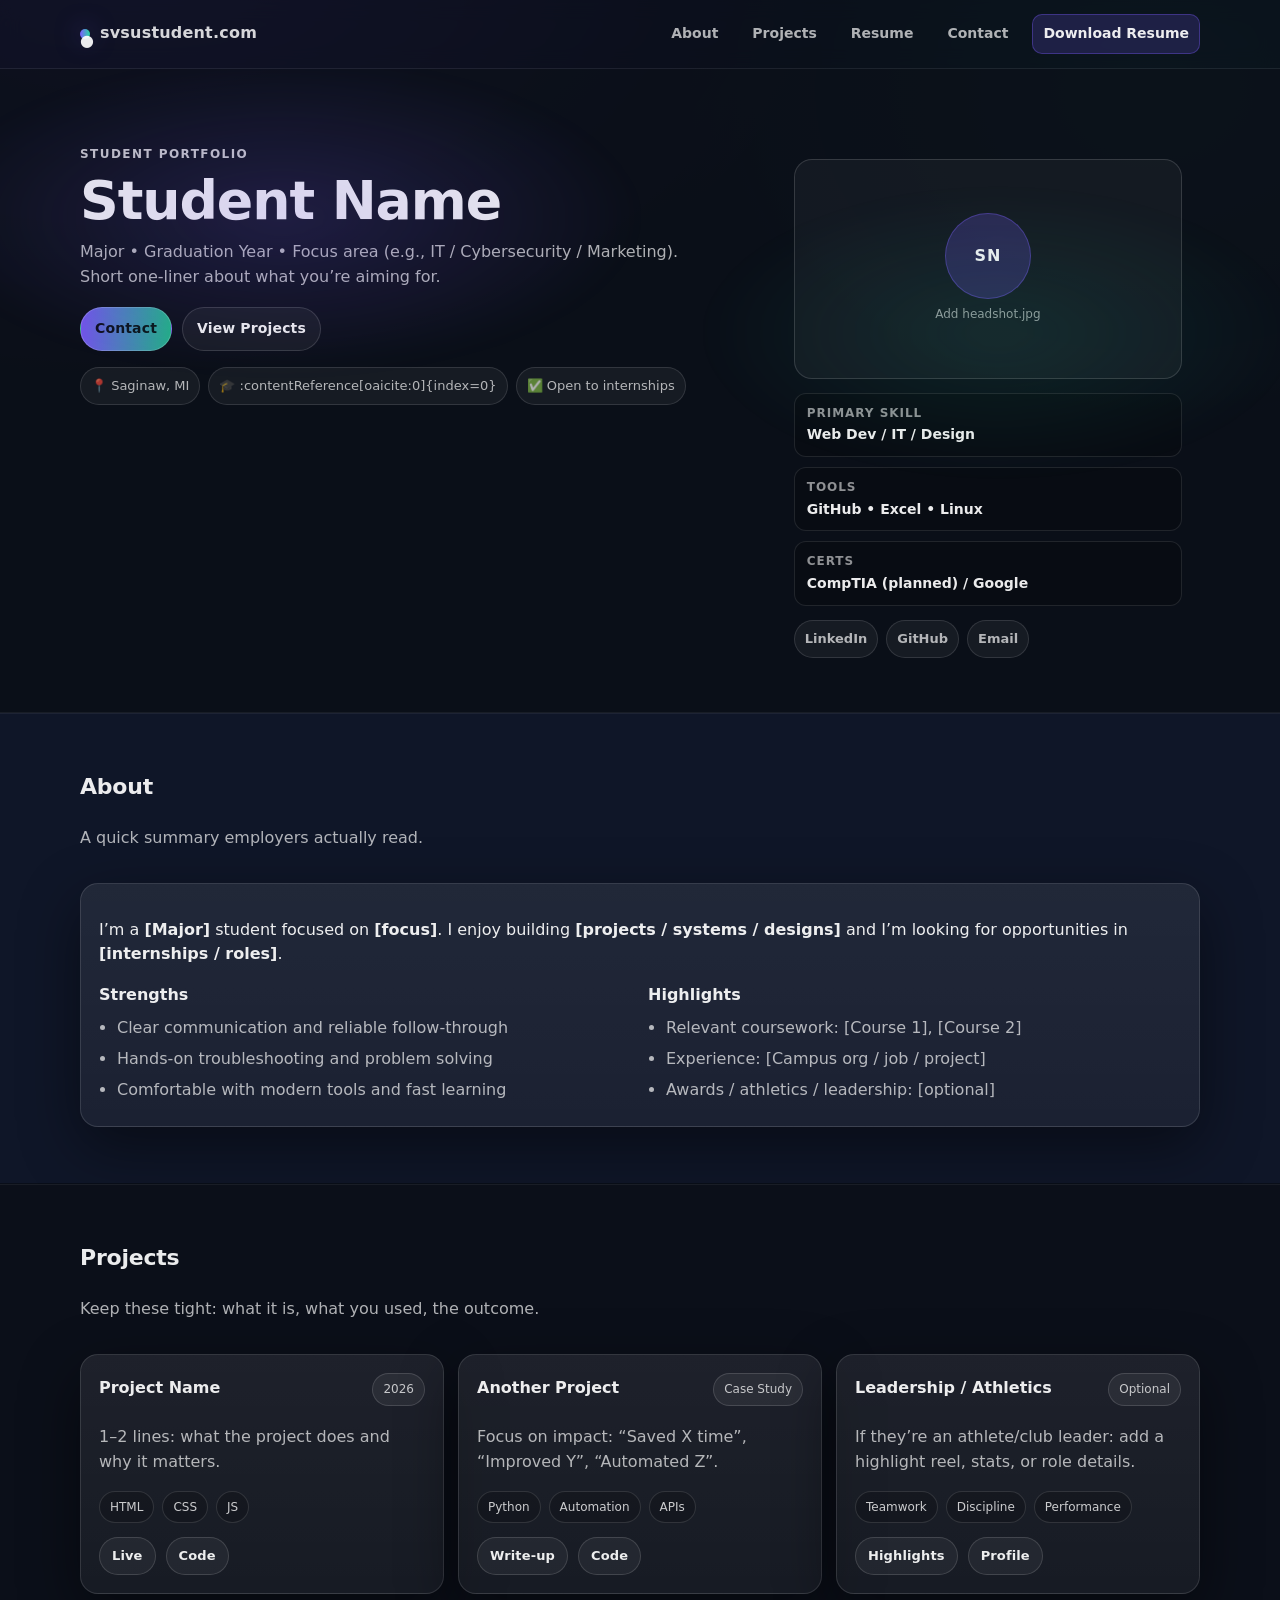
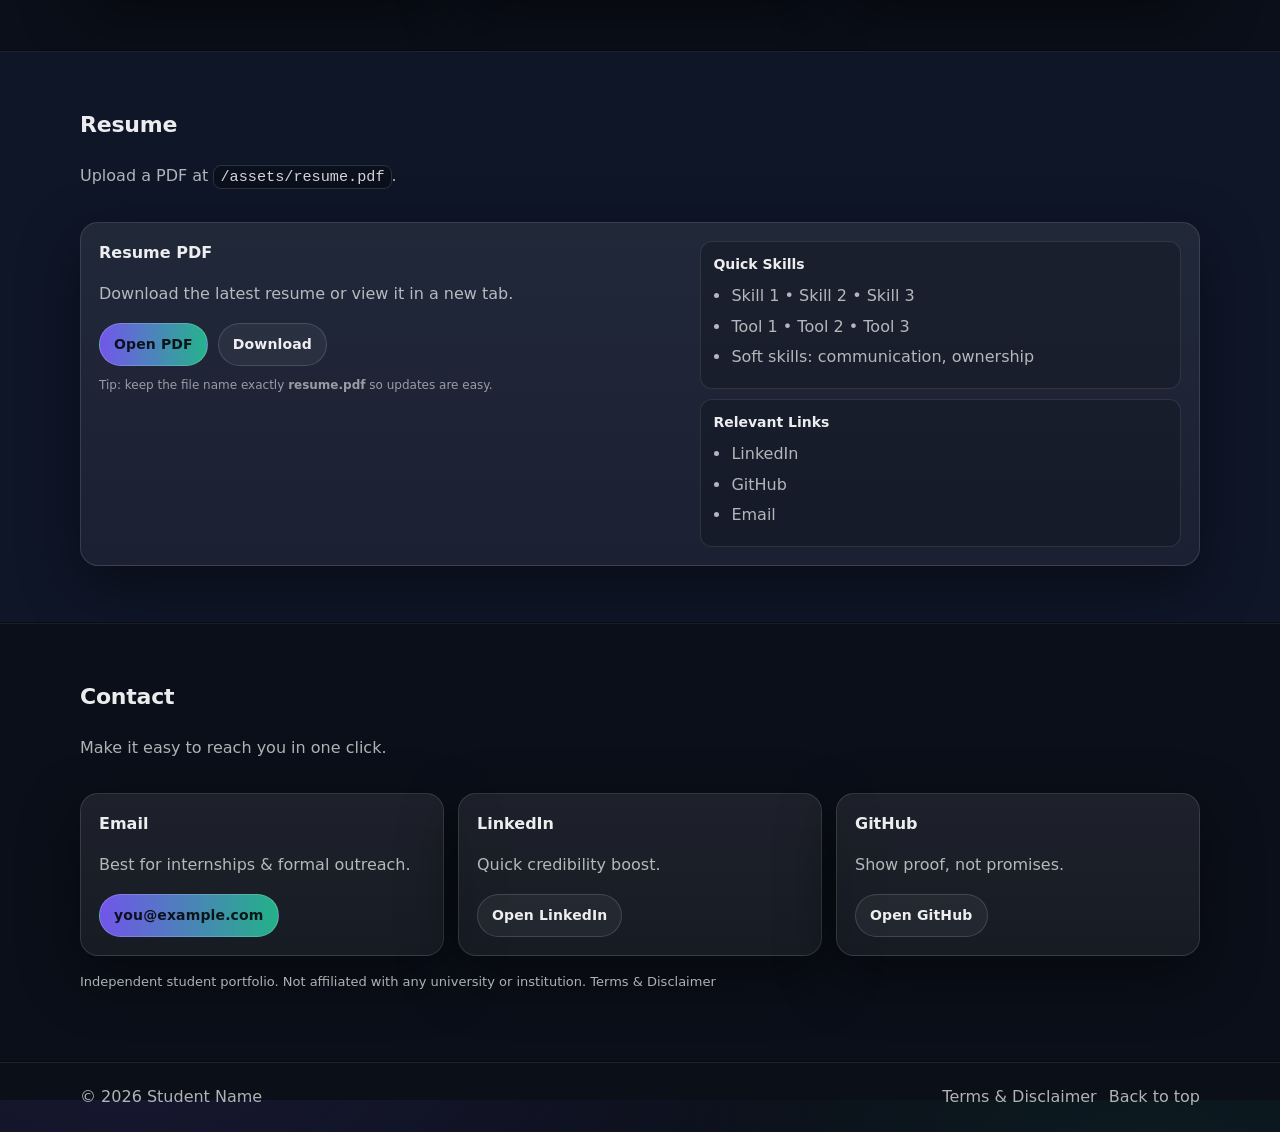
==== index.html @ b8c0aea1 "Initial commit" ====
<!doctype html>
<html lang="en">
<head>
  <meta charset="utf-8" />
  <meta name="viewport" content="width=device-width, initial-scale=1" />
  <title>Student Name • Portfolio</title>
  <meta name="description" content="Personal portfolio and resume for Student Name." />
  <meta name="theme-color" content="#0b0f19" />
  <link rel="stylesheet" href="./styles.css" />
</head>

<body>
  <a class="skip-link" href="#main">Skip to content</a>

  <header class="site-header">
    <div class="container header-inner">
      <a class="brand" href="./index.html" aria-label="Home">
        <span class="brand-mark" aria-hidden="true">●</span>
        <span class="brand-text">svsustudent.com</span>
      </a>

      <nav class="nav">
        <a href="#about">About</a>
        <a href="#projects">Projects</a>
        <a href="#resume">Resume</a>
        <a href="#contact">Contact</a>
        <a class="nav-cta" href="./assets/resume.pdf" target="_blank" rel="noopener">Download Resume</a>
      </nav>
    </div>
  </header>

  <main id="main">
    <!-- HERO -->
    <section class="hero">
      <div class="container hero-grid">
        <div class="hero-copy">
          <p class="eyebrow">Student Portfolio</p>
          <h1>Student Name</h1>
          <p class="lead">
            Major • Graduation Year • Focus area (e.g., IT / Cybersecurity / Marketing).
            Short one-liner about what you’re aiming for.
          </p>

          <div class="hero-actions">
            <a class="btn btn-primary" href="#contact">Contact</a>
            <a class="btn btn-ghost" href="#projects">View Projects</a>
          </div>

          <div class="meta-row">
            <div class="chip">📍 Saginaw, MI</div>
            <div class="chip">🎓 :contentReference[oaicite:0]{index=0}</div>
            <div class="chip">✅ Open to internships</div>
          </div>
        </div>

        <div class="hero-card">
          <div class="avatar">
            <!-- Optional headshot: replace src with ./assets/headshot.jpg -->
            <img src="./assets/headshot.jpg" alt="Headshot of Student Name" onerror="this.style.display='none'; this.parentElement.classList.add('avatar-fallback');" />
            <div class="avatar-fallback-inner" aria-hidden="true">
              <div class="initials">SN</div>
              <div class="small">Add headshot.jpg</div>
            </div>
          </div>

          <div class="hero-card-body">
            <div class="stat">
              <div class="stat-label">Primary Skill</div>
              <div class="stat-value">Web Dev / IT / Design</div>
            </div>
            <div class="stat">
              <div class="stat-label">Tools</div>
              <div class="stat-value">GitHub • Excel • Linux</div>
            </div>
            <div class="stat">
              <div class="stat-label">Certs</div>
              <div class="stat-value">CompTIA (planned) / Google</div>
            </div>

            <div class="links">
              <a class="link" href="https://www.linkedin.com/" target="_blank" rel="noopener">LinkedIn</a>
              <a class="link" href="https://github.com/" target="_blank" rel="noopener">GitHub</a>
              <a class="link" href="mailto:you@example.com">Email</a>
            </div>
          </div>
        </div>
      </div>

      <div class="hero-bg" aria-hidden="true"></div>
    </section>

    <!-- ABOUT -->
    <section id="about" class="section">
      <div class="container">
        <div class="section-head">
          <h2>About</h2>
          <p class="muted">A quick summary employers actually read.</p>
        </div>

        <div class="card">
          <p>
            I’m a <strong>[Major]</strong> student focused on <strong>[focus]</strong>. I enjoy building
            <strong>[projects / systems / designs]</strong> and I’m looking for opportunities in
            <strong>[internships / roles]</strong>.
          </p>

          <div class="two-col">
            <div>
              <h3>Strengths</h3>
              <ul class="bullets">
                <li>Clear communication and reliable follow-through</li>
                <li>Hands-on troubleshooting and problem solving</li>
                <li>Comfortable with modern tools and fast learning</li>
              </ul>
            </div>
            <div>
              <h3>Highlights</h3>
              <ul class="bullets">
                <li>Relevant coursework: [Course 1], [Course 2]</li>
                <li>Experience: [Campus org / job / project]</li>
                <li>Awards / athletics / leadership: [optional]</li>
              </ul>
            </div>
          </div>
        </div>
      </div>
    </section>

    <!-- PROJECTS -->
    <section id="projects" class="section">
      <div class="container">
        <div class="section-head">
          <h2>Projects</h2>
          <p class="muted">Keep these tight: what it is, what you used, the outcome.</p>
        </div>

        <div class="grid">
          <article class="card project">
            <div class="project-top">
              <h3>Project Name</h3>
              <span class="tag">2026</span>
            </div>
            <p class="muted">
              1–2 lines: what the project does and why it matters.
            </p>
            <div class="pill-row">
              <span class="pill">HTML</span>
              <span class="pill">CSS</span>
              <span class="pill">JS</span>
            </div>
            <div class="project-actions">
              <a class="btn btn-small btn-ghost" href="#" target="_blank" rel="noopener">Live</a>
              <a class="btn btn-small btn-ghost" href="#" target="_blank" rel="noopener">Code</a>
            </div>
          </article>

          <article class="card project">
            <div class="project-top">
              <h3>Another Project</h3>
              <span class="tag">Case Study</span>
            </div>
            <p class="muted">
              Focus on impact: “Saved X time”, “Improved Y”, “Automated Z”.
            </p>
            <div class="pill-row">
              <span class="pill">Python</span>
              <span class="pill">Automation</span>
              <span class="pill">APIs</span>
            </div>
            <div class="project-actions">
              <a class="btn btn-small btn-ghost" href="#" target="_blank" rel="noopener">Write-up</a>
              <a class="btn btn-small btn-ghost" href="#" target="_blank" rel="noopener">Code</a>
            </div>
          </article>

          <article class="card project">
            <div class="project-top">
              <h3>Leadership / Athletics</h3>
              <span class="tag">Optional</span>
            </div>
            <p class="muted">
              If they’re an athlete/club leader: add a highlight reel, stats, or role details.
            </p>
            <div class="pill-row">
              <span class="pill">Teamwork</span>
              <span class="pill">Discipline</span>
              <span class="pill">Performance</span>
            </div>
            <div class="project-actions">
              <a class="btn btn-small btn-ghost" href="#" target="_blank" rel="noopener">Highlights</a>
              <a class="btn btn-small btn-ghost" href="#" target="_blank" rel="noopener">Profile</a>
            </div>
          </article>
        </div>
      </div>
    </section>

    <!-- RESUME -->
    <section id="resume" class="section">
      <div class="container">
        <div class="section-head">
          <h2>Resume</h2>
          <p class="muted">Upload a PDF at <code class="inline-code">/assets/resume.pdf</code>.</p>
        </div>

        <div class="card resume-card">
          <div class="resume-left">
            <h3>Resume PDF</h3>
            <p class="muted">
              Download the latest resume or view it in a new tab.
            </p>

            <div class="row">
              <a class="btn btn-primary" href="./assets/resume.pdf" target="_blank" rel="noopener">Open PDF</a>
              <a class="btn btn-ghost" href="./assets/resume.pdf" download>Download</a>
            </div>

            <div class="fineprint">
              Tip: keep the file name exactly <strong>resume.pdf</strong> so updates are easy.
            </div>
          </div>

          <div class="resume-right">
            <div class="mini-list">
              <h4>Quick Skills</h4>
              <ul class="bullets">
                <li>Skill 1 • Skill 2 • Skill 3</li>
                <li>Tool 1 • Tool 2 • Tool 3</li>
                <li>Soft skills: communication, ownership</li>
              </ul>
            </div>

            <div class="mini-list">
              <h4>Relevant Links</h4>
              <ul class="bullets">
                <li><a href="https://www.linkedin.com/" target="_blank" rel="noopener">LinkedIn</a></li>
                <li><a href="https://github.com/" target="_blank" rel="noopener">GitHub</a></li>
                <li><a href="mailto:you@example.com">Email</a></li>
              </ul>
            </div>
          </div>
        </div>
      </div>
    </section>

    <!-- CONTACT -->
    <section id="contact" class="section">
      <div class="container">
        <div class="section-head">
          <h2>Contact</h2>
          <p class="muted">Make it easy to reach you in one click.</p>
        </div>

        <div class="grid contact-grid">
          <div class="card">
            <h3>Email</h3>
            <p class="muted">Best for internships & formal outreach.</p>
            <a class="btn btn-primary" href="mailto:you@example.com">you@example.com</a>
          </div>

          <div class="card">
            <h3>LinkedIn</h3>
            <p class="muted">Quick credibility boost.</p>
            <a class="btn btn-ghost" href="https://www.linkedin.com/" target="_blank" rel="noopener">Open LinkedIn</a>
          </div>

          <div class="card">
            <h3>GitHub</h3>
            <p class="muted">Show proof, not promises.</p>
            <a class="btn btn-ghost" href="https://github.com/" target="_blank" rel="noopener">Open GitHub</a>
          </div>
        </div>

        <p class="footer-note muted">
          Independent student portfolio. Not affiliated with any university or institution.
          <a href="./terms.html">Terms & Disclaimer</a>
        </p>
      </div>
    </section>
  </main>

  <footer class="site-footer">
    <div class="container footer-inner">
      <div class="muted">© <span id="year"></span> Student Name</div>
      <div class="footer-links">
        <a href="./terms.html">Terms & Disclaimer</a>
        <a href="#main">Back to top</a>
      </div>
    </div>
  </footer>

  <script>
    document.getElementById("year").textContent = new Date().getFullYear();
  </script>
</body>
</html>
---- styles.css ----
/* =========================
   svsustudent.com template
   Dark, modern, responsive
   ========================= */

:root{
  --bg: #0b0f19;
  --panel: rgba(255,255,255,0.06);
  --panel-2: rgba(255,255,255,0.09);
  --border: rgba(255,255,255,0.12);
  --text: rgba(255,255,255,0.92);
  --muted: rgba(255,255,255,0.68);
  --muted-2: rgba(255,255,255,0.55);
  --shadow: 0 20px 60px rgba(0,0,0,0.45);

  --primary: #7c5cff; /* purple */
  --primary-2: #27d7a1; /* green accent */
  --danger: #ff4d6d;

  --radius: 18px;
  --radius-sm: 12px;

  --max: 1120px;
}

*{ box-sizing: border-box; }
html, body{ height: 100%; }
body{
  margin: 0;
  background: radial-gradient(1200px 800px at 10% -10%, rgba(124,92,255,0.26), transparent 60%),
              radial-gradient(900px 700px at 90% 10%, rgba(39,215,161,0.14), transparent 55%),
              var(--bg);
  color: var(--text);
  font-family: ui-sans-serif, system-ui, -apple-system, Segoe UI, Roboto, Helvetica, Arial, "Apple Color Emoji", "Segoe UI Emoji";
  line-height: 1.55;
}

a{ color: inherit; text-decoration: none; }
a:hover{ text-decoration: underline; }

.container{
  width: min(var(--max), calc(100% - 40px));
  margin-inline: auto;
}

.skip-link{
  position: absolute;
  left: -9999px;
  top: 10px;
  background: #000;
  color: #fff;
  padding: 10px 12px;
  border-radius: 10px;
  z-index: 9999;
}
.skip-link:focus{ left: 10px; }

.site-header{
  position: sticky;
  top: 0;
  z-index: 50;
  background: rgba(11,15,25,0.72);
  backdrop-filter: blur(10px);
  border-bottom: 1px solid rgba(255,255,255,0.08);
}

.header-inner{
  display: flex;
  align-items: center;
  justify-content: space-between;
  gap: 16px;
  padding: 14px 0;
}

.brand{
  display: inline-flex;
  align-items: center;
  gap: 10px;
  font-weight: 700;
  letter-spacing: 0.2px;
}
.brand-mark{
  width: 10px;
  height: 10px;
  border-radius: 999px;
  background: linear-gradient(90deg, var(--primary), var(--primary-2));
  box-shadow: 0 0 24px rgba(124,92,255,0.5);
}
.brand-text{ opacity: 0.9; }

.nav{
  display: flex;
  align-items: center;
  gap: 14px;
  flex-wrap: wrap;
  justify-content: flex-end;
}
.nav a{
  color: var(--muted);
  font-weight: 600;
  font-size: 14px;
  padding: 8px 10px;
  border-radius: 10px;
}
.nav a:hover{
  color: var(--text);
  background: rgba(255,255,255,0.06);
  text-decoration: none;
}
.nav-cta{
  background: rgba(124,92,255,0.18);
  border: 1px solid rgba(124,92,255,0.35);
  color: var(--text) !important;
}
.nav-cta:hover{
  background: rgba(124,92,255,0.26) !important;
}

.hero{
  position: relative;
  padding: 72px 0 36px;
  overflow: hidden;
}
.hero-bg{
  position: absolute;
  inset: -40% -20%;
  background:
    radial-gradient(600px 260px at 30% 35%, rgba(124,92,255,0.18), transparent 60%),
    radial-gradient(500px 240px at 70% 45%, rgba(39,215,161,0.10), transparent 60%);
  filter: blur(10px);
  pointer-events: none;
}

.hero-grid{
  display: grid;
  grid-template-columns: 1.35fr 0.85fr;
  gap: 22px;
  align-items: start;
  position: relative;
}

.eyebrow{
  display: inline-block;
  margin: 0 0 10px;
  font-weight: 700;
  font-size: 12px;
  color: rgba(255,255,255,0.74);
  letter-spacing: 0.12em;
  text-transform: uppercase;
}

h1{
  margin: 0 0 10px;
  font-size: clamp(34px, 4.2vw, 56px);
  line-height: 1.05;
  letter-spacing: -0.02em;
}

.lead{
  margin: 0 0 18px;
  color: var(--muted);
  font-size: 16px;
  max-width: 60ch;
}

.hero-actions{
  display: flex;
  gap: 10px;
  flex-wrap: wrap;
  margin-bottom: 16px;
}

.meta-row{
  display: flex;
  flex-wrap: wrap;
  gap: 8px;
}

.chip{
  border: 1px solid rgba(255,255,255,0.12);
  background: rgba(255,255,255,0.05);
  padding: 8px 10px;
  border-radius: 999px;
  font-size: 13px;
  color: var(--muted);
}

.card{
  border: 1px solid rgba(255,255,255,0.12);
  background: linear-gradient(180deg, rgba(255,255,255,0.08), rgba(255,255,255,0.05));
  border-radius: var(--radius);
  box-shadow: var(--shadow);
  padding: 18px;
}

.hero-card{
  padding: 18px;
}

.avatar{
  border-radius: var(--radius);
  overflow: hidden;
  border: 1px solid rgba(255,255,255,0.14);
  background: rgba(255,255,255,0.04);
  height: 220px;
  display: grid;
  place-items: center;
  position: relative;
}
.avatar img{
  width: 100%;
  height: 100%;
  object-fit: cover;
  display: block;
}
.avatar-fallback .avatar-fallback-inner{
  display: grid;
  gap: 6px;
  place-items: center;
}
.initials{
  width: 86px;
  height: 86px;
  border-radius: 999px;
  display: grid;
  place-items: center;
  font-weight: 800;
  letter-spacing: 0.06em;
  background: rgba(124,92,255,0.22);
  border: 1px solid rgba(124,92,255,0.35);
}
.small{ font-size: 12px; color: var(--muted-2); }

.hero-card-body{
  padding-top: 14px;
  display: grid;
  gap: 10px;
}

.stat{
  border-radius: var(--radius-sm);
  border: 1px solid rgba(255,255,255,0.10);
  background: rgba(0,0,0,0.18);
  padding: 10px 12px;
}
.stat-label{ font-size: 12px; color: var(--muted-2); font-weight: 700; text-transform: uppercase; letter-spacing: 0.08em; }
.stat-value{ font-size: 14px; color: var(--text); font-weight: 650; margin-top: 2px; }

.links{
  display: flex;
  flex-wrap: wrap;
  gap: 8px;
  padding-top: 4px;
}
.link{
  padding: 8px 10px;
  border-radius: 999px;
  border: 1px solid rgba(255,255,255,0.12);
  background: rgba(255,255,255,0.05);
  color: var(--muted);
  font-weight: 700;
  font-size: 13px;
}
.link:hover{
  color: var(--text);
  text-decoration: none;
  background: rgba(255,255,255,0.08);
}

/* Sections */
.section{ padding: 40px 0; }
.section-head{
  display: grid;
  gap: 6px;
  margin-bottom: 16px;
}
.section-head h2{
  margin: 0;
  font-size: 22px;
  letter-spacing: -0.01em;
}
.muted{ color: var(--muted); }
.page-title{
  margin: 0;
  font-size: clamp(26px, 2.6vw, 38px);
  letter-spacing: -0.02em;
}

.two-col{
  display: grid;
  grid-template-columns: 1fr 1fr;
  gap: 16px;
  margin-top: 14px;
}

h3{ margin: 0 0 8px; font-size: 16px; }
h4{ margin: 0 0 8px; font-size: 14px; }

.bullets{
  margin: 0;
  padding-left: 18px;
  color: var(--muted);
}
.bullets li{ margin: 6px 0; }

.grid{
  display: grid;
  grid-template-columns: repeat(3, 1fr);
  gap: 14px;
}

.project-top{
  display: flex;
  align-items: baseline;
  justify-content: space-between;
  gap: 10px;
  margin-bottom: 8px;
}
.tag{
  font-size: 12px;
  color: rgba(255,255,255,0.74);
  border: 1px solid rgba(255,255,255,0.14);
  padding: 6px 10px;
  border-radius: 999px;
  background: rgba(255,255,255,0.06);
  white-space: nowrap;
}
.pill-row{
  display: flex;
  flex-wrap: wrap;
  gap: 8px;
  margin-top: 10px;
}
.pill{
  font-size: 12px;
  color: rgba(255,255,255,0.78);
  border: 1px solid rgba(255,255,255,0.12);
  padding: 6px 10px;
  border-radius: 999px;
  background: rgba(0,0,0,0.18);
}

.project-actions{
  display: flex;
  gap: 10px;
  margin-top: 14px;
  flex-wrap: wrap;
}

.resume-card{
  display: grid;
  grid-template-columns: 1.1fr 0.9fr;
  gap: 14px;
}
.row{
  display: flex;
  gap: 10px;
  flex-wrap: wrap;
  margin-top: 10px;
}
.fineprint{
  margin-top: 10px;
  font-size: 12px;
  color: var(--muted-2);
}

.mini-list{
  border-radius: var(--radius-sm);
  border: 1px solid rgba(255,255,255,0.10);
  background: rgba(0,0,0,0.18);
  padding: 12px;
}
.mini-list + .mini-list{ margin-top: 10px; }

.contact-grid{
  grid-template-columns: repeat(3, 1fr);
}

.footer-note{
  margin-top: 16px;
  font-size: 13px;
}

.site-footer{
  border-top: 1px solid rgba(255,255,255,0.08);
  padding: 22px 0;
  color: var(--muted);
  background: rgba(11,15,25,0.55);
}
.footer-inner{
  display: flex;
  align-items: center;
  justify-content: space-between;
  gap: 14px;
  flex-wrap: wrap;
}
.footer-links{
  display: flex;
  gap: 12px;
  flex-wrap: wrap;
}

.btn{
  display: inline-flex;
  align-items: center;
  justify-content: center;
  gap: 8px;
  padding: 10px 14px;
  border-radius: 999px;
  border: 1px solid rgba(255,255,255,0.14);
  font-weight: 800;
  font-size: 14px;
  letter-spacing: 0.01em;
  cursor: pointer;
  user-select: none;
  text-decoration: none !important;
  transition: transform 140ms ease, background 140ms ease, border-color 140ms ease;
}
.btn:active{ transform: translateY(1px); }

.btn-primary{
  background: linear-gradient(90deg, rgba(124,92,255,0.90), rgba(39,215,161,0.80));
  border-color: rgba(255,255,255,0.18);
  color: rgba(0,0,0,0.85);
}
.btn-primary:hover{
  background: linear-gradient(90deg, rgba(124,92,255,0.98), rgba(39,215,161,0.92));
}

.btn-ghost{
  background: rgba(255,255,255,0.05);
  color: var(--text);
}
.btn-ghost:hover{
  background: rgba(255,255,255,0.08);
  border-color: rgba(255,255,255,0.20);
}

.btn-small{
  padding: 8px 12px;
  font-size: 13px;
}

.inline-code{
  font-family: ui-monospace, SFMono-Regular, Menlo, Monaco, Consolas, "Liberation Mono", "Courier New", monospace;
  font-size: 0.95em;
  padding: 2px 6px;
  border-radius: 8px;
  border: 1px solid rgba(255,255,255,0.14);
  background: rgba(0,0,0,0.28);
  color: rgba(255,255,255,0.82);
}

/* Terms page prose tweaks */
.prose h2{
  margin-top: 18px;
  margin-bottom: 8px;
  font-size: 18px;
}
.prose p{ color: var(--muted); }
.prose a{ color: rgba(255,255,255,0.92); text-decoration: underline; }

.hr{
  border: none;
  height: 1px;
  background: rgba(255,255,255,0.10);
  margin: 18px 0;
}
.small{ font-size: 12px; }

/* Responsive */
@media (max-width: 980px){
  .hero-grid{ grid-template-columns: 1fr; }
  .grid{ grid-template-columns: 1fr; }
  .two-col{ grid-template-columns: 1fr; }
  .resume-card{ grid-template-columns: 1fr; }
  .contact-grid{ grid-template-columns: 1fr; }
  .nav{ gap: 8px; }
}

/* --- Section backgrounds (prevents background bleed) --- */
.section{
  position: relative;
  padding: 56px 0; /* a little more breathing room */
}

/* A full-width background layer behind each section */
.section::before{
  content: "";
  position: absolute;
  inset: 0;
  z-index: -1;

  /* default section background */
  background: rgba(11, 15, 25, 0.92);
  border-top: 1px solid rgba(255,255,255,0.06);
  border-bottom: 1px solid rgba(0,0,0,0.25);
}

/* Alternate sections for clear separation */
.section:nth-of-type(even)::before{
  background: rgba(255,255,255,0.03);
}

/* Make hero consistent too (optional but recommended) */
.hero{
  background: rgba(11, 15, 25, 0.88);
  border-bottom: 1px solid rgba(255,255,255,0.06);
}

/* ===== Hard section separation (no background bleed) ===== */

/* Make the page background stop “showing through” sections */
main > section.section{
  background: rgba(11, 15, 25, 0.92);
  border-top: 1px solid rgba(255,255,255,0.06);
  border-bottom: 1px solid rgba(0,0,0,0.25);
}

/* Alternate bands so each section is clearly separated */
main > section.section:nth-of-type(even){
  background: rgba(255,255,255,0.03);
}

/* Keep padding here (optional if you already have it) */
.section{
  padding: 56px 0;
}

/* ===== FINAL: stop gradient bleed (opaque section bands) ===== */

body{
  /* keep your gradients if you want, but they won't show through sections now */
  background-color: #0b0f19;
}

/* Solid, opaque bands so nothing shows through */
main > section.section{
  background: #0b0f19;              /* fully opaque */
  border-top: 1px solid rgba(255,255,255,0.06);
  border-bottom: 1px solid rgba(0,0,0,0.35);
}

/* Slightly different solid shade for alternating sections */
main > section.section:nth-of-type(even){
  background: #0f1628;              /* also fully opaque */
}

/* Keep spacing consistent */
.section{
  padding: 56px 0;
}
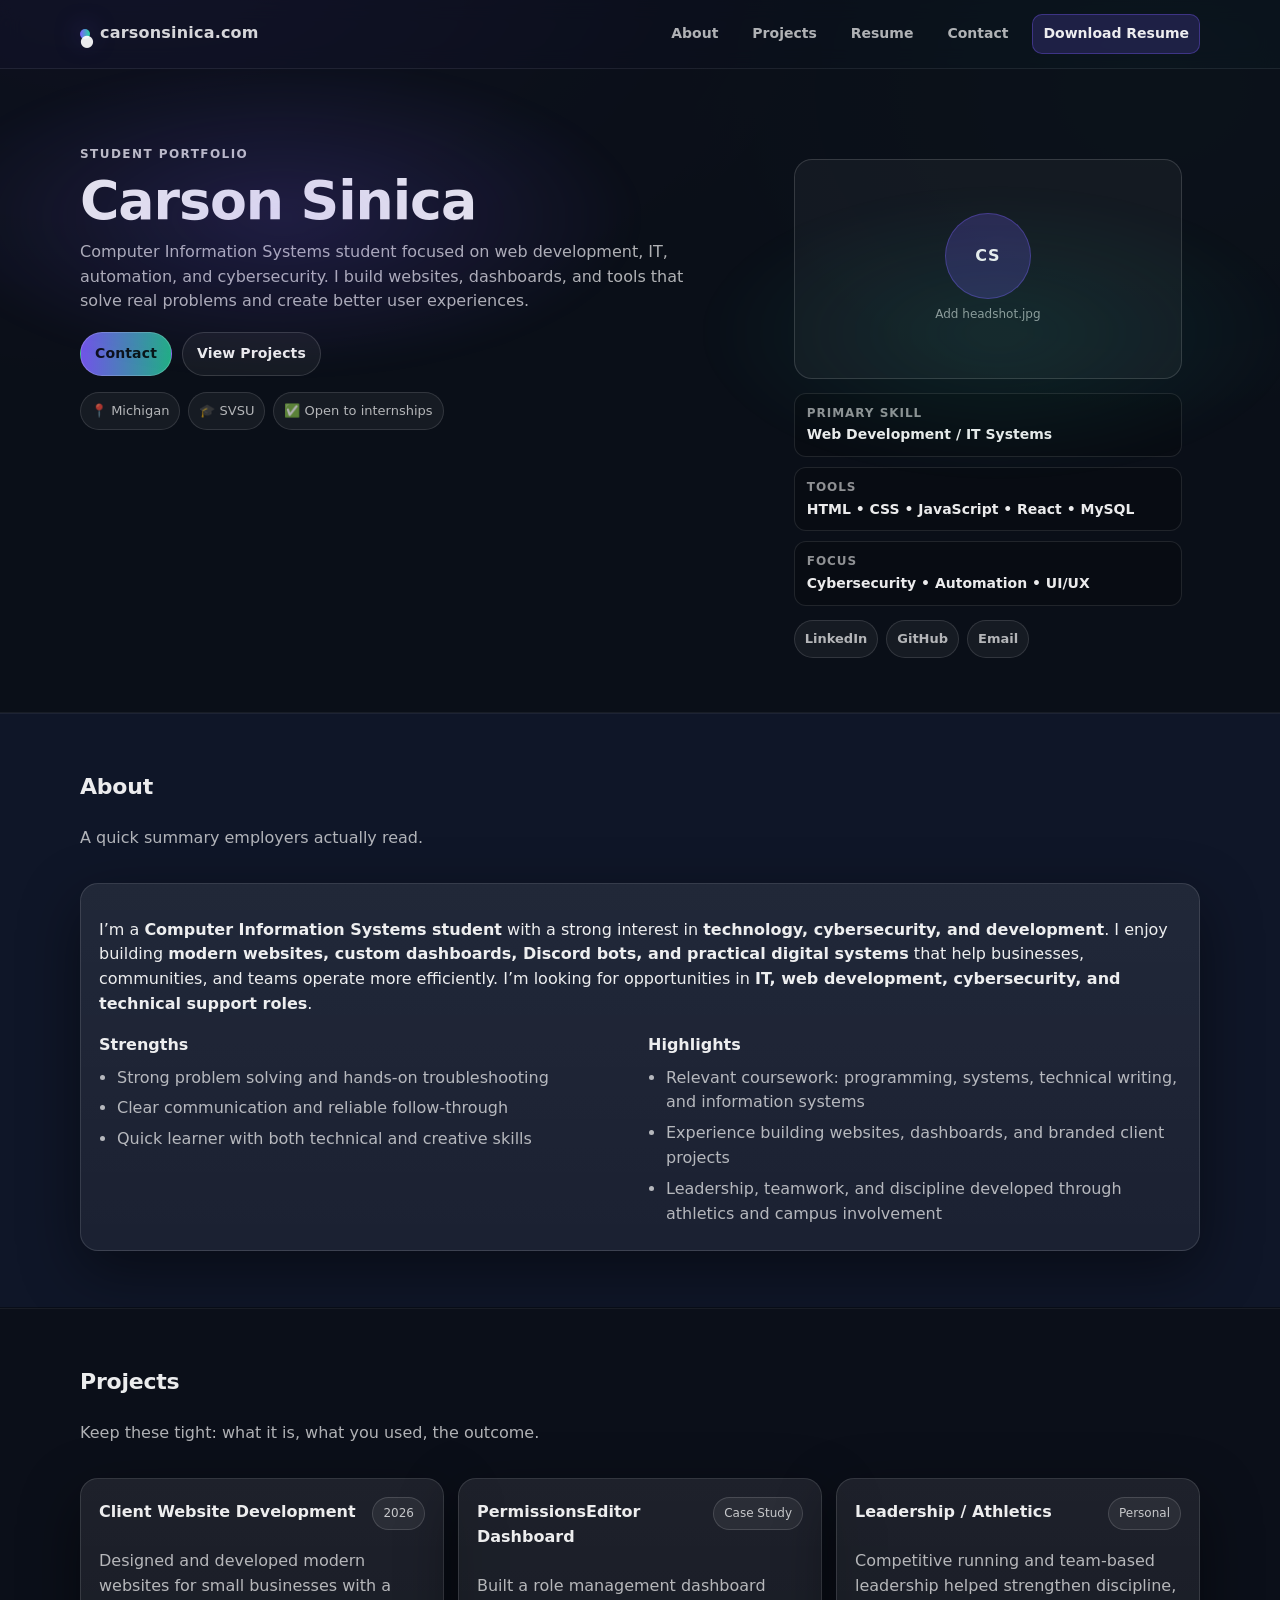
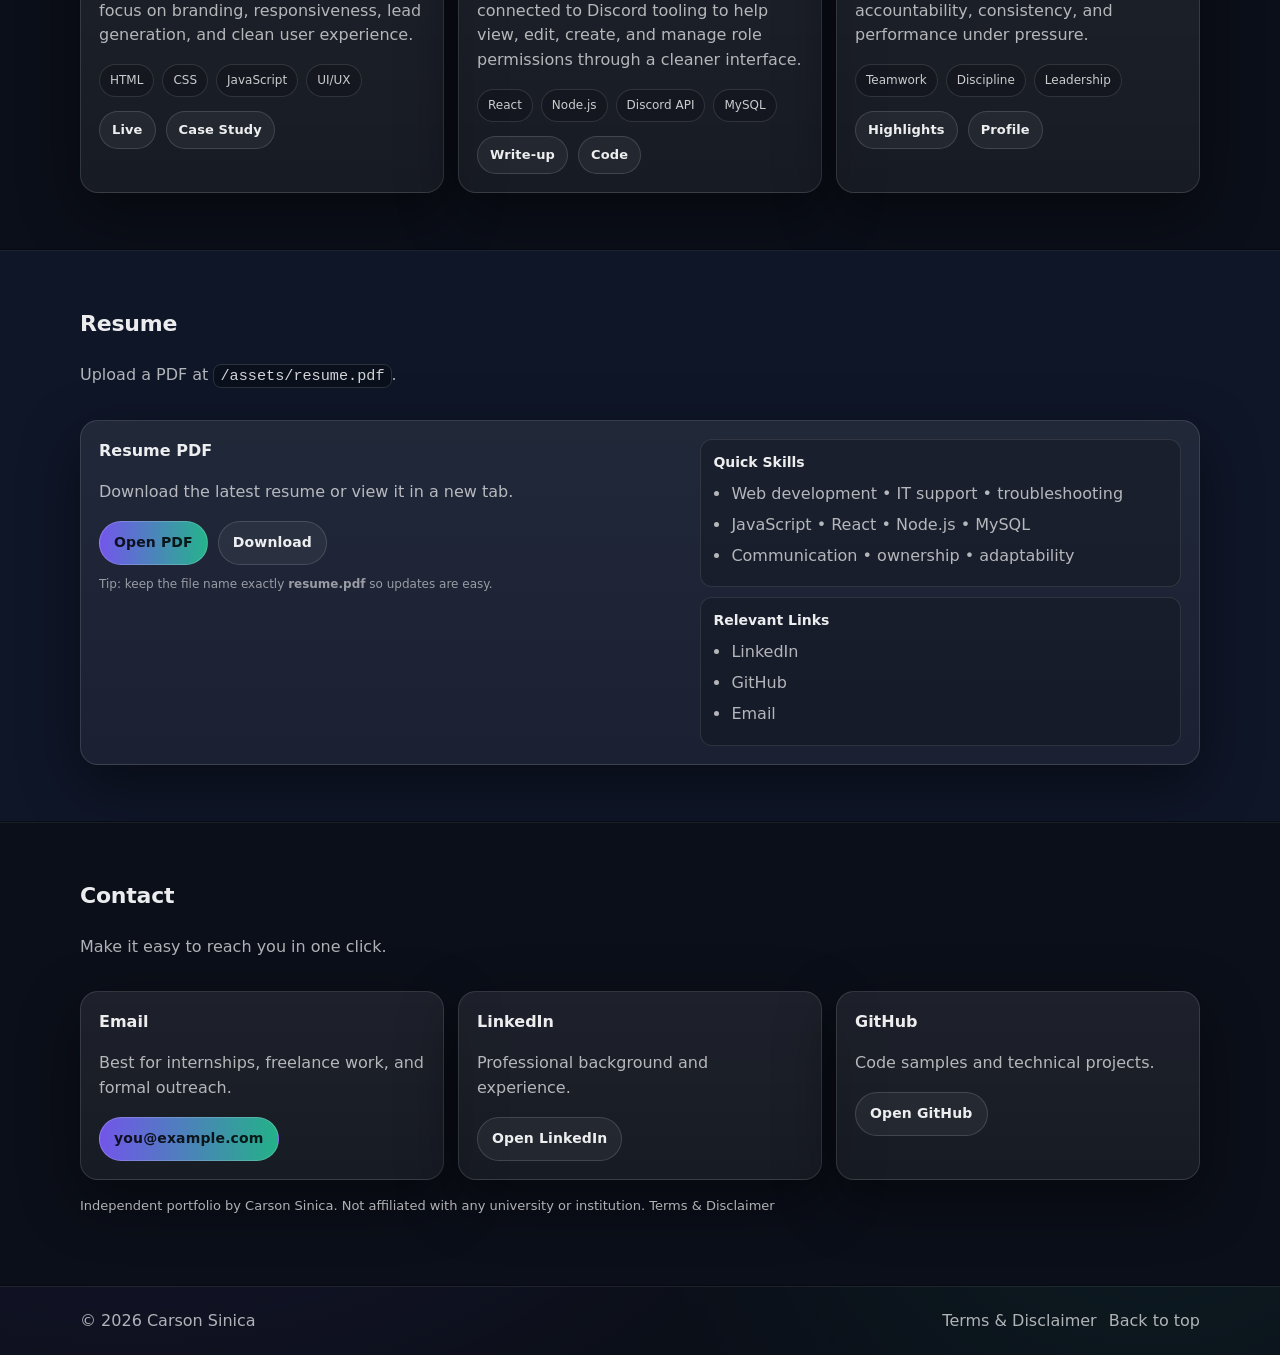
==== commit 595b967c: "Update portfolio details for Carson Sinica" ====
--- a/index.html
+++ b/index.html
@@ -3,8 +3,8 @@
 <head>
   <meta charset="utf-8" />
   <meta name="viewport" content="width=device-width, initial-scale=1" />
-  <title>Student Name • Portfolio</title>
-  <meta name="description" content="Personal portfolio and resume for Student Name." />
+  <title>Carson Sinica • Portfolio</title>
+  <meta name="description" content="Portfolio and resume for Carson Sinica, a Computer Information Systems student focused on web development, IT, automation, and cybersecurity." />
   <meta name="theme-color" content="#0b0f19" />
   <link rel="stylesheet" href="./styles.css" />
 </head>
@@ -16,7 +16,7 @@
     <div class="container header-inner">
       <a class="brand" href="./index.html" aria-label="Home">
         <span class="brand-mark" aria-hidden="true">●</span>
-        <span class="brand-text">svsustudent.com</span>
+        <span class="brand-text">carsonsinica.com</span>
       </a>
 
       <nav class="nav">
@@ -35,10 +35,10 @@
       <div class="container hero-grid">
         <div class="hero-copy">
           <p class="eyebrow">Student Portfolio</p>
-          <h1>Student Name</h1>
+          <h1>Carson Sinica</h1>
           <p class="lead">
-            Major • Graduation Year • Focus area (e.g., IT / Cybersecurity / Marketing).
-            Short one-liner about what you’re aiming for.
+            Computer Information Systems student focused on web development, IT, automation, and cybersecurity.
+            I build websites, dashboards, and tools that solve real problems and create better user experiences.
           </p>
 
           <div class="hero-actions">
@@ -47,8 +47,8 @@
           </div>
 
           <div class="meta-row">
-            <div class="chip">📍 Saginaw, MI</div>
-            <div class="chip">🎓 :contentReference[oaicite:0]{index=0}</div>
+            <div class="chip">📍 Michigan</div>
+            <div class="chip">🎓 SVSU</div>
             <div class="chip">✅ Open to internships</div>
           </div>
         </div>
@@ -56,9 +56,9 @@
         <div class="hero-card">
           <div class="avatar">
             <!-- Optional headshot: replace src with ./assets/headshot.jpg -->
-            <img src="./assets/headshot.jpg" alt="Headshot of Student Name" onerror="this.style.display='none'; this.parentElement.classList.add('avatar-fallback');" />
+            <img src="./assets/headshot.jpg" alt="Headshot of Carson Sinica" onerror="this.style.display='none'; this.parentElement.classList.add('avatar-fallback');" />
             <div class="avatar-fallback-inner" aria-hidden="true">
-              <div class="initials">SN</div>
+              <div class="initials">CS</div>
               <div class="small">Add headshot.jpg</div>
             </div>
           </div>
@@ -66,15 +66,15 @@
           <div class="hero-card-body">
             <div class="stat">
               <div class="stat-label">Primary Skill</div>
-              <div class="stat-value">Web Dev / IT / Design</div>
+              <div class="stat-value">Web Development / IT Systems</div>
             </div>
             <div class="stat">
               <div class="stat-label">Tools</div>
-              <div class="stat-value">GitHub • Excel • Linux</div>
+              <div class="stat-value">HTML • CSS • JavaScript • React • MySQL</div>
             </div>
             <div class="stat">
-              <div class="stat-label">Certs</div>
-              <div class="stat-value">CompTIA (planned) / Google</div>
+              <div class="stat-label">Focus</div>
+              <div class="stat-value">Cybersecurity • Automation • UI/UX</div>
             </div>
 
             <div class="links">
@@ -99,26 +99,28 @@
 
         <div class="card">
           <p>
-            I’m a <strong>[Major]</strong> student focused on <strong>[focus]</strong>. I enjoy building
-            <strong>[projects / systems / designs]</strong> and I’m looking for opportunities in
-            <strong>[internships / roles]</strong>.
+            I’m a <strong>Computer Information Systems student</strong> with a strong interest in
+            <strong>technology, cybersecurity, and development</strong>. I enjoy building
+            <strong>modern websites, custom dashboards, Discord bots, and practical digital systems</strong>
+            that help businesses, communities, and teams operate more efficiently. I’m looking for
+            opportunities in <strong>IT, web development, cybersecurity, and technical support roles</strong>.
           </p>
 
           <div class="two-col">
             <div>
               <h3>Strengths</h3>
               <ul class="bullets">
+                <li>Strong problem solving and hands-on troubleshooting</li>
                 <li>Clear communication and reliable follow-through</li>
-                <li>Hands-on troubleshooting and problem solving</li>
-                <li>Comfortable with modern tools and fast learning</li>
+                <li>Quick learner with both technical and creative skills</li>
               </ul>
             </div>
             <div>
               <h3>Highlights</h3>
               <ul class="bullets">
-                <li>Relevant coursework: [Course 1], [Course 2]</li>
-                <li>Experience: [Campus org / job / project]</li>
-                <li>Awards / athletics / leadership: [optional]</li>
+                <li>Relevant coursework: programming, systems, technical writing, and information systems</li>
+                <li>Experience building websites, dashboards, and branded client projects</li>
+                <li>Leadership, teamwork, and discipline developed through athletics and campus involvement</li>
               </ul>
             </div>
           </div>
@@ -137,35 +139,39 @@
         <div class="grid">
           <article class="card project">
             <div class="project-top">
-              <h3>Project Name</h3>
+              <h3>Client Website Development</h3>
               <span class="tag">2026</span>
             </div>
             <p class="muted">
-              1–2 lines: what the project does and why it matters.
+              Designed and developed modern websites for small businesses with a focus on branding, responsiveness,
+              lead generation, and clean user experience.
             </p>
             <div class="pill-row">
               <span class="pill">HTML</span>
               <span class="pill">CSS</span>
-              <span class="pill">JS</span>
+              <span class="pill">JavaScript</span>
+              <span class="pill">UI/UX</span>
             </div>
             <div class="project-actions">
               <a class="btn btn-small btn-ghost" href="#" target="_blank" rel="noopener">Live</a>
-              <a class="btn btn-small btn-ghost" href="#" target="_blank" rel="noopener">Code</a>
+              <a class="btn btn-small btn-ghost" href="#" target="_blank" rel="noopener">Case Study</a>
             </div>
           </article>
 
           <article class="card project">
             <div class="project-top">
-              <h3>Another Project</h3>
+              <h3>PermissionsEditor Dashboard</h3>
               <span class="tag">Case Study</span>
             </div>
             <p class="muted">
-              Focus on impact: “Saved X time”, “Improved Y”, “Automated Z”.
+              Built a role management dashboard connected to Discord tooling to help view, edit, create,
+              and manage role permissions through a cleaner interface.
             </p>
             <div class="pill-row">
-              <span class="pill">Python</span>
-              <span class="pill">Automation</span>
-              <span class="pill">APIs</span>
+              <span class="pill">React</span>
+              <span class="pill">Node.js</span>
+              <span class="pill">Discord API</span>
+              <span class="pill">MySQL</span>
             </div>
             <div class="project-actions">
               <a class="btn btn-small btn-ghost" href="#" target="_blank" rel="noopener">Write-up</a>
@@ -176,15 +182,16 @@
           <article class="card project">
             <div class="project-top">
               <h3>Leadership / Athletics</h3>
-              <span class="tag">Optional</span>
+              <span class="tag">Personal</span>
             </div>
             <p class="muted">
-              If they’re an athlete/club leader: add a highlight reel, stats, or role details.
+              Competitive running and team-based leadership helped strengthen discipline, accountability,
+              consistency, and performance under pressure.
             </p>
             <div class="pill-row">
               <span class="pill">Teamwork</span>
               <span class="pill">Discipline</span>
-              <span class="pill">Performance</span>
+              <span class="pill">Leadership</span>
             </div>
             <div class="project-actions">
               <a class="btn btn-small btn-ghost" href="#" target="_blank" rel="noopener">Highlights</a>
@@ -224,9 +231,9 @@
             <div class="mini-list">
               <h4>Quick Skills</h4>
               <ul class="bullets">
-                <li>Skill 1 • Skill 2 • Skill 3</li>
-                <li>Tool 1 • Tool 2 • Tool 3</li>
-                <li>Soft skills: communication, ownership</li>
+                <li>Web development • IT support • troubleshooting</li>
+                <li>JavaScript • React • Node.js • MySQL</li>
+                <li>Communication • ownership • adaptability</li>
               </ul>
             </div>
 
@@ -254,25 +261,25 @@
         <div class="grid contact-grid">
           <div class="card">
             <h3>Email</h3>
-            <p class="muted">Best for internships & formal outreach.</p>
+            <p class="muted">Best for internships, freelance work, and formal outreach.</p>
             <a class="btn btn-primary" href="mailto:you@example.com">you@example.com</a>
           </div>
 
           <div class="card">
             <h3>LinkedIn</h3>
-            <p class="muted">Quick credibility boost.</p>
+            <p class="muted">Professional background and experience.</p>
             <a class="btn btn-ghost" href="https://www.linkedin.com/" target="_blank" rel="noopener">Open LinkedIn</a>
           </div>
 
           <div class="card">
             <h3>GitHub</h3>
-            <p class="muted">Show proof, not promises.</p>
+            <p class="muted">Code samples and technical projects.</p>
             <a class="btn btn-ghost" href="https://github.com/" target="_blank" rel="noopener">Open GitHub</a>
           </div>
         </div>
 
         <p class="footer-note muted">
-          Independent student portfolio. Not affiliated with any university or institution.
+          Independent portfolio by Carson Sinica. Not affiliated with any university or institution.
           <a href="./terms.html">Terms & Disclaimer</a>
         </p>
       </div>
@@ -281,7 +288,7 @@
 
   <footer class="site-footer">
     <div class="container footer-inner">
-      <div class="muted">© <span id="year"></span> Student Name</div>
+      <div class="muted">© <span id="year"></span> Carson Sinica</div>
       <div class="footer-links">
         <a href="./terms.html">Terms & Disclaimer</a>
         <a href="#main">Back to top</a>
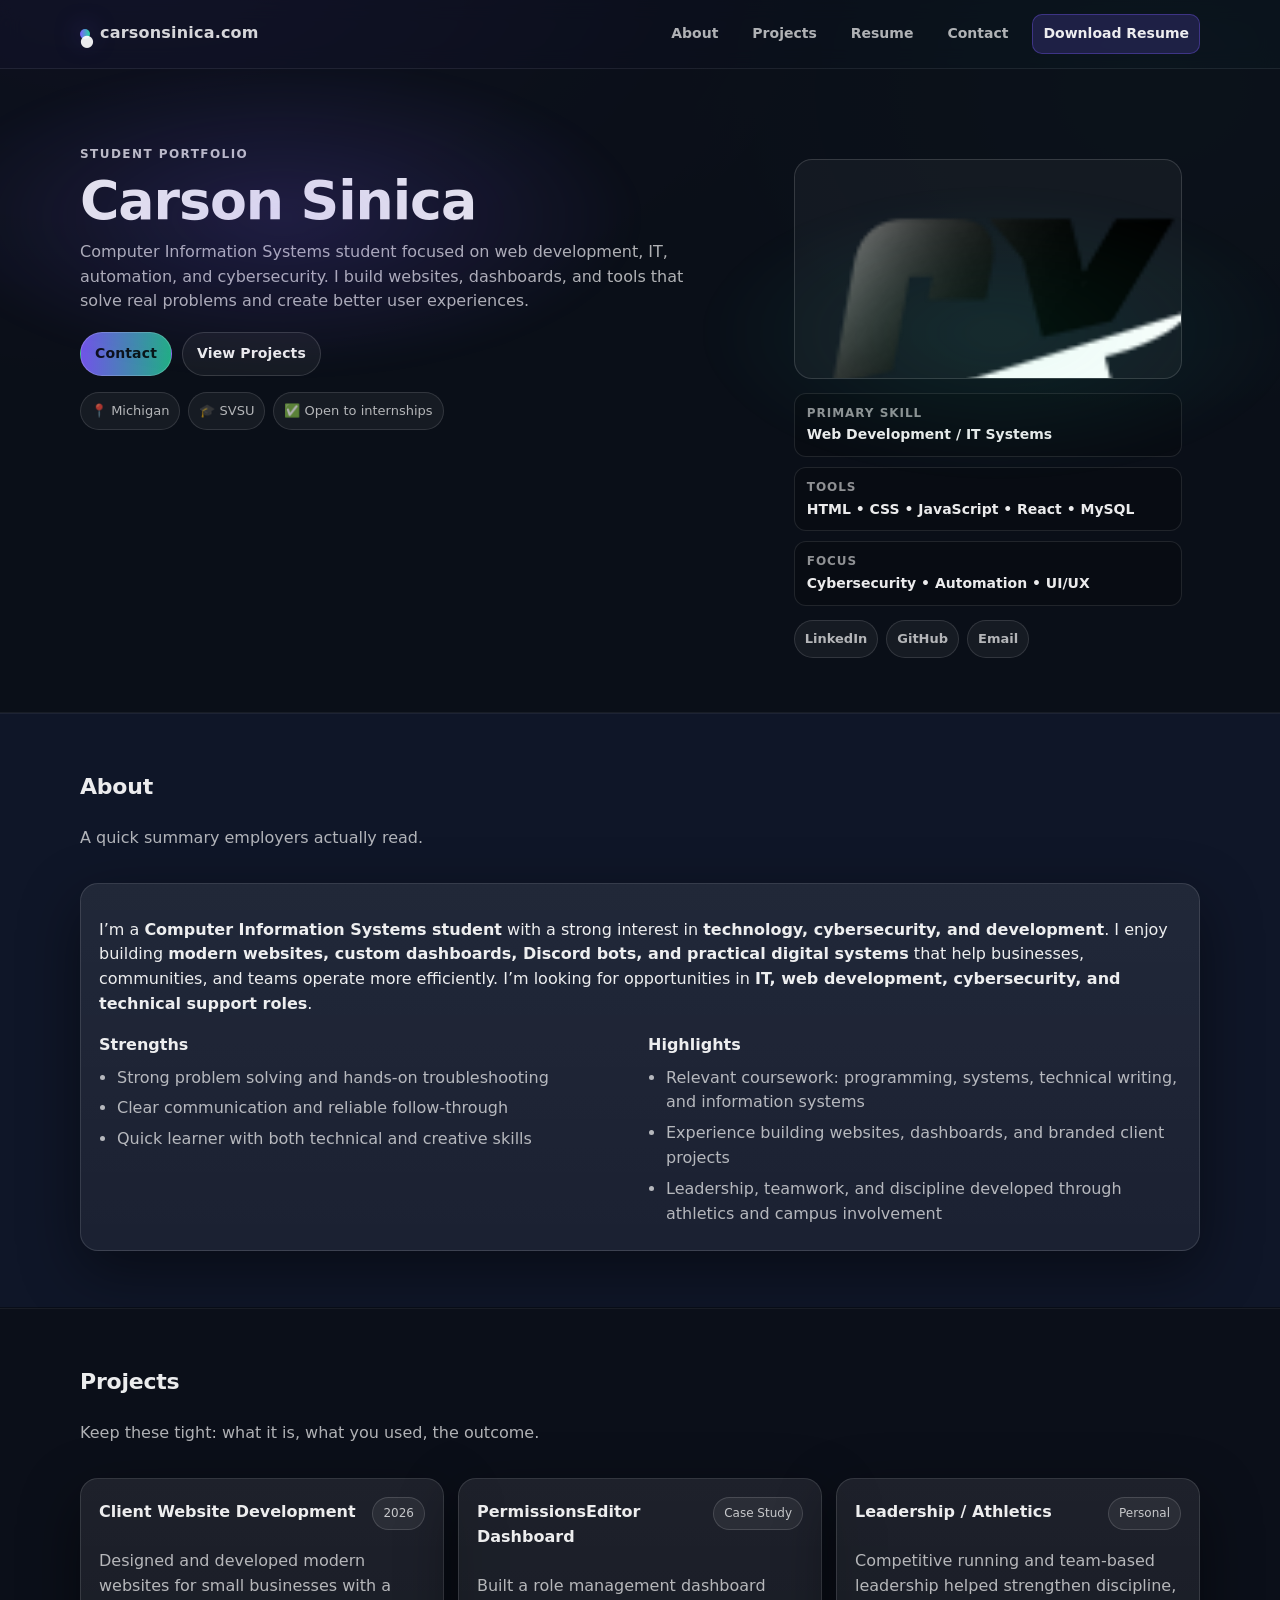
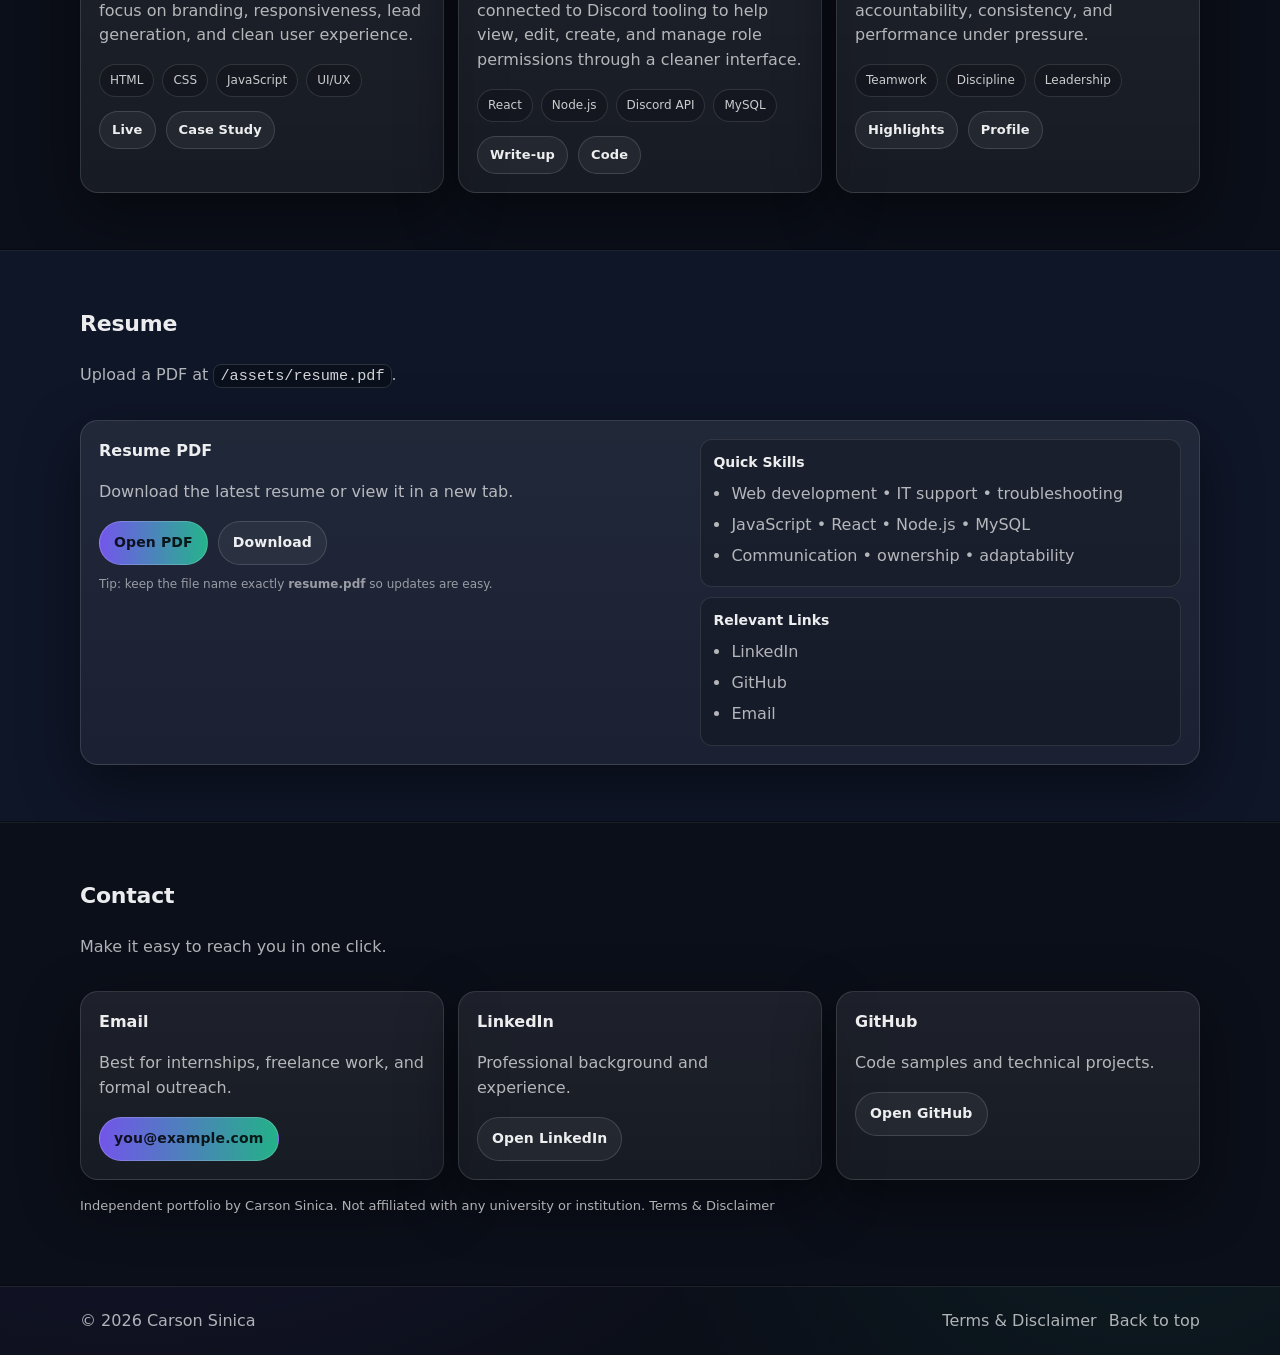
==== commit 17ac5d78: "Update headshot image path in index.html" ====
--- a/index.html
+++ b/index.html
@@ -56,7 +56,7 @@
         <div class="hero-card">
           <div class="avatar">
             <!-- Optional headshot: replace src with ./assets/headshot.jpg -->
-            <img src="./assets/headshot.jpg" alt="Headshot of Carson Sinica" onerror="this.style.display='none'; this.parentElement.classList.add('avatar-fallback');" />
+            <img src="/assets/headshot.jpg" alt="Headshot of Carson Sinica" onerror="this.style.display='none'; this.parentElement.classList.add('avatar-fallback');" />
             <div class="avatar-fallback-inner" aria-hidden="true">
               <div class="initials">CS</div>
               <div class="small">Add headshot.jpg</div>
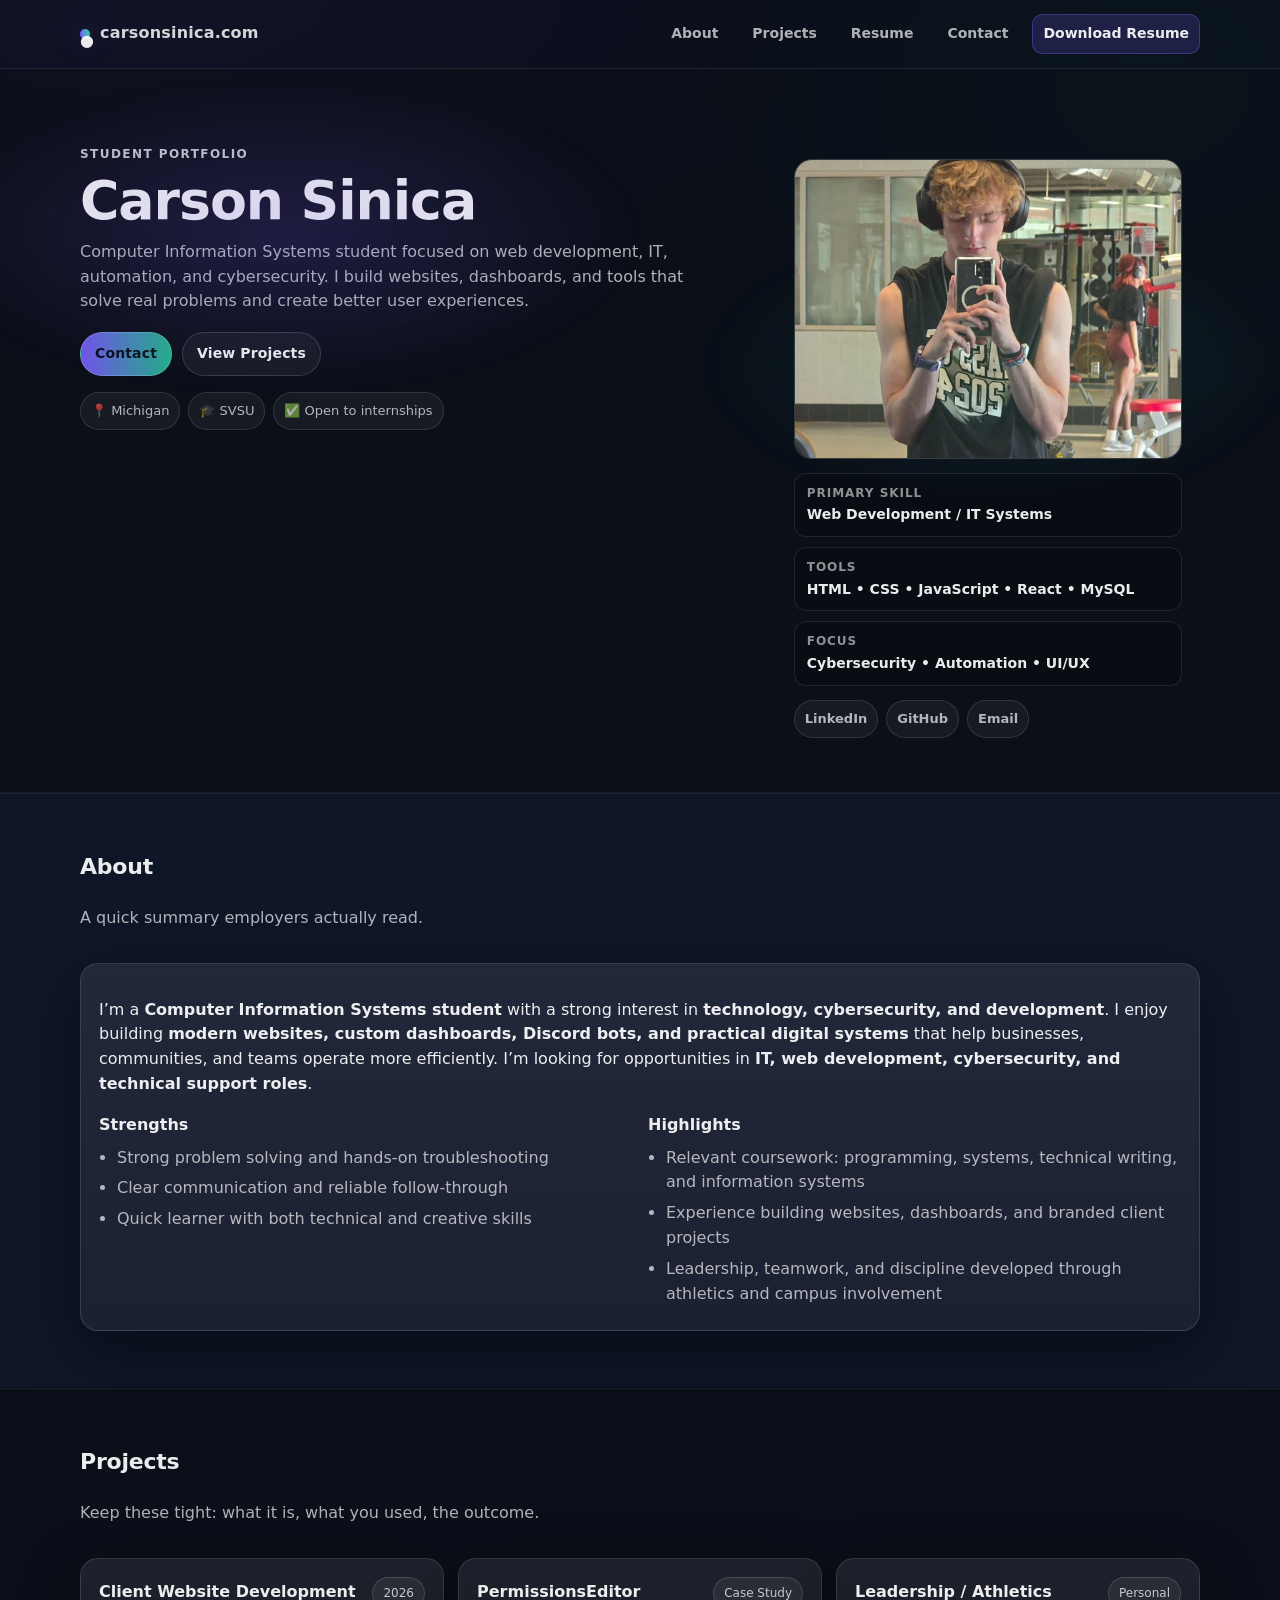
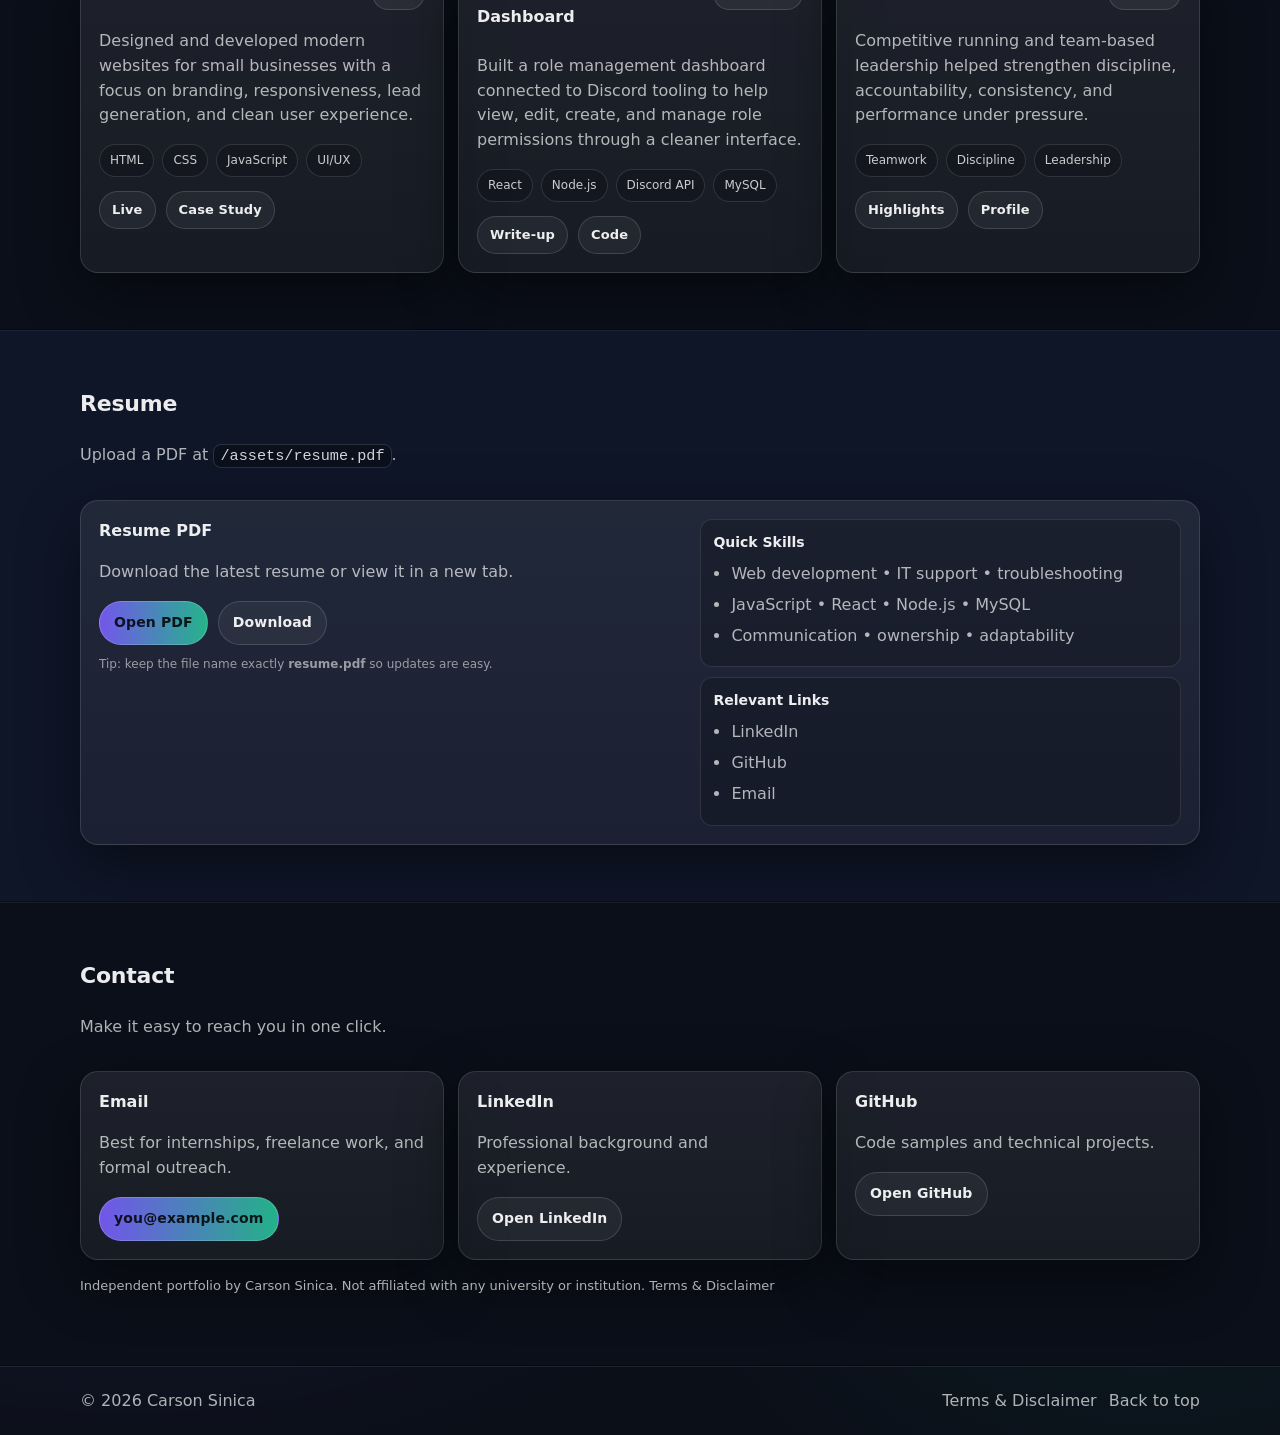
==== commit 9591b05c: "Fix headshot image source path in index.html" ====
--- a/index.html
+++ b/index.html
@@ -55,8 +55,7 @@
 
         <div class="hero-card">
           <div class="avatar">
-            <!-- Optional headshot: replace src with ./assets/headshot.jpg -->
-            <img src="/assets/headshot.jpg" alt="Headshot of Carson Sinica" onerror="this.style.display='none'; this.parentElement.classList.add('avatar-fallback');" />
+            <img src="./assets/headshot.jpg" alt="Headshot of Carson Sinica" onerror="this.parentElement.classList.add('avatar-fallback');" />
             <div class="avatar-fallback-inner" aria-hidden="true">
               <div class="initials">CS</div>
               <div class="small">Add headshot.jpg</div>
--- a/styles.css
+++ b/styles.css
@@ -202,32 +202,37 @@
   overflow: hidden;
   border: 1px solid rgba(255,255,255,0.14);
   background: rgba(255,255,255,0.04);
-  height: 220px;
-  display: grid;
-  place-items: center;
+  height: 300px;
+  display: flex;
+  align-items: center;
+  justify-content: center;
   position: relative;
 }
+
 .avatar img{
   width: 100%;
   height: 100%;
   object-fit: cover;
+  object-position: center 20%;
   display: block;
 }
-.avatar-fallback .avatar-fallback-inner{
+
+/* hide fallback unless image fails */
+.avatar-fallback-inner{
+  display: none;
+}
+
+/* only show fallback when image is missing/broken */
+.avatar.avatar-fallback .avatar-fallback-inner{
   display: grid;
   gap: 6px;
   place-items: center;
-}
-.initials{
-  width: 86px;
-  height: 86px;
-  border-radius: 999px;
-  display: grid;
-  place-items: center;
-  font-weight: 800;
-  letter-spacing: 0.06em;
-  background: rgba(124,92,255,0.22);
-  border: 1px solid rgba(124,92,255,0.35);
+  position: absolute;
+  inset: 0;
+}
+
+.avatar.avatar-fallback img{
+  display: none;
 }
 .small{ font-size: 12px; color: var(--muted-2); }
 
